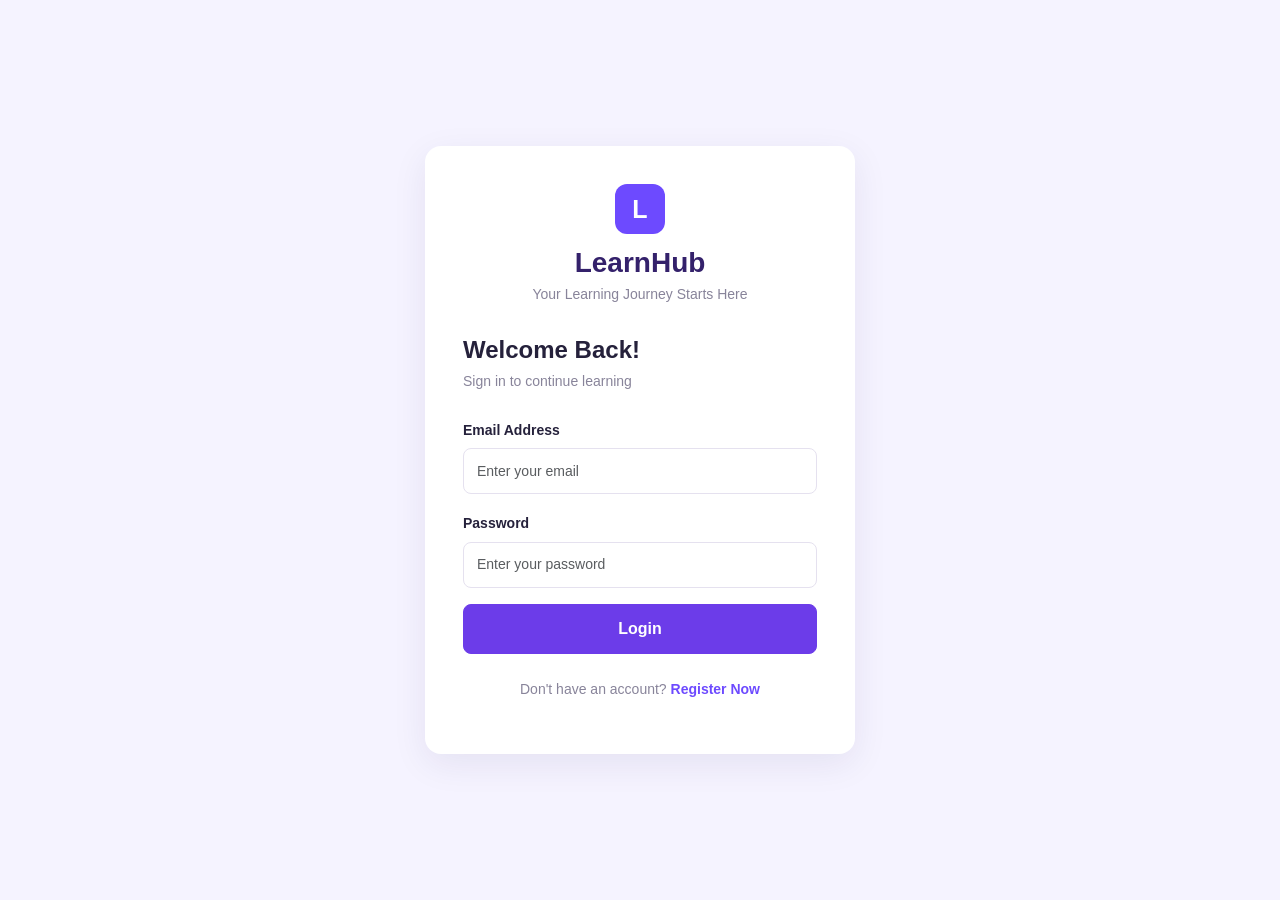
==== LearnHub-Frontend/login.html @ 857550c0 "Initial LearnHub project" ====
<!DOCTYPE html>
<html lang="en">
<head>
    <meta charset="UTF-8">
    <meta name="viewport" content="width=device-width, initial-scale=1.0">
    <title>Login | LearnHub</title>

    <link href="https://cdn.jsdelivr.net/npm/bootstrap@5.3.3/dist/css/bootstrap.min.css" rel="stylesheet">
    <link rel="stylesheet" href="assets/css/style.css">
</head>
<body>

<div class="auth-container">
    <div class="auth-card">

        <div class="brand">
            <div class="brand-icon">L</div>
            <h3>LearnHub</h3>
            <p>Your Learning Journey Starts Here</p>
        </div>

        <h4>Welcome Back!</h4>
        <p class="subtitle">Sign in to continue learning</p>

        <form id="loginForm">

            <div class="mb-3">
                <label class="form-label">Email Address</label>
                <input type="email" class="form-control"
                       id="loginEmail" placeholder="Enter your email"
                       required>
            </div>

            <div class="mb-3">
                <label class="form-label">Password</label>
                <input type="password" class="form-control"
                       id="loginPassword" placeholder="Enter your password"
                       required>
            </div>

            <div id="loginMessage" class="message"></div>

            <button type="submit" class="btn btn-primary w-100">
                Login
            </button>

        </form>

        <p class="auth-footer">
            Don't have an account?
            <a href="register.html">Register Now</a>
        </p>

    </div>
</div>

<script src="assets/js/script.js"></script>
</body>
</html>
---- LearnHub-Frontend/assets/css/style.css ----
/* =====================================
   LEARNHUB - GLOBAL STYLES
===================================== */

:root {
    --primary: #6d4aff;
    --primary-dark: #5635db;
    --primary-light: #f0ebff;

    --background: #f5f3ff;
    --surface: #ffffff;

    --text: #25213b;
    --muted: #88849a;
    --border: #e5e1ef;

    --success: #198754;
    --danger: #dc3545;

    --radius: 12px;
    --shadow: 0 10px 35px rgba(42, 29, 83, 0.08);
}

/* RESET */

* {
    margin: 0;
    padding: 0;
    box-sizing: border-box;
}

html {
    scroll-behavior: smooth;
}

body {
    font-family: 'Segoe UI', Arial, sans-serif;
    background: var(--background);
    color: var(--text);
    min-height: 100vh;
    line-height: 1.6;
}

img {
    max-width: 100%;
    height: auto;
}

a {
    text-decoration: none;
}

/* =====================================
   AUTHENTICATION PAGES
===================================== */

.auth-container {
    min-height: 100vh;
    min-height: 100svh;

    display: flex;
    justify-content: center;
    align-items: center;

    padding: 24px;
}

.auth-card {
    width: 100%;
    max-width: 430px;

    background: var(--surface);

    padding: 38px;

    border-radius: 16px;
    box-shadow: var(--shadow);
}

/* BRAND */

.brand {
    text-align: center;
    margin-bottom: 30px;
}

.brand-icon {
    width: 50px;
    height: 50px;

    background: var(--primary);
    color: white;

    font-size: 25px;
    font-weight: 700;

    border-radius: 12px;

    display: flex;
    justify-content: center;
    align-items: center;

    margin: 0 auto 12px;
}

.brand h3 {
    font-weight: 700;
    color: #34216b;
    margin-bottom: 4px;
}

.brand p {
    color: var(--muted);
    font-size: 14px;
}

/* FORM HEADINGS */

.auth-card h4 {
    font-weight: 700;
    margin-bottom: 5px;
}

.subtitle {
    color: var(--muted);
    font-size: 14px;
    margin-bottom: 25px;
}

/* INPUT FIELDS */

.form-label {
    font-size: 14px;
    font-weight: 600;
    margin-bottom: 7px;
}

.form-control {
    width: 100%;
    min-height: 46px;

    padding: 11px 13px;

    border: 1px solid var(--border);
    border-radius: 8px;

    font-size: 14px;
    transition: 0.2s ease;
}

.form-control:focus {
    border-color: var(--primary);

    box-shadow: 0 0 0 3px
        rgba(109, 74, 255, 0.12);
}

/* BUTTONS */

.btn-primary {
    width: 100%;

    background: var(--primary);
    border: 1px solid var(--primary);

    padding: 12px;

    border-radius: 8px;

    color: white;
    font-weight: 600;

    transition: 0.2s ease;
}

.btn-primary:hover {
    background: var(--primary-dark);
    border-color: var(--primary-dark);
}

.btn-primary:focus-visible,
a:focus-visible,
.form-control:focus-visible {
    outline: 3px solid rgba(109, 74, 255, 0.3);
    outline-offset: 2px;
}

/* MESSAGES */

.message {
    font-size: 14px;
    margin-bottom: 12px;
    overflow-wrap: anywhere;
}

/* FOOTER */

.auth-footer {
    text-align: center;

    margin-top: 24px;

    font-size: 14px;
    color: var(--muted);
}

.auth-footer a {
    color: var(--primary);
    font-weight: 600;
}

.auth-footer a:hover {
    color: var(--primary-dark);
}

/* =====================================
   RESPONSIVE DESIGN
===================================== */

/* TABLETS */

@media (max-width: 768px) {

    .auth-container {
        padding: 20px;
    }

    .auth-card {
        max-width: 450px;
        padding: 32px;
    }
}

/* MOBILE */

@media (max-width: 576px) {

    body {
        font-size: 14px;
    }

    .auth-container {
        padding: 16px;
        align-items: center;
    }

    .auth-card {
        padding: 25px 20px;
        border-radius: 12px;
    }

    .brand {
        margin-bottom: 24px;
    }

    .brand h3 {
        font-size: 23px;
    }

    .auth-card h4 {
        font-size: 21px;
    }

    .subtitle {
        font-size: 13px;
        margin-bottom: 20px;
    }

    .form-control {
        min-height: 45px;
        font-size: 16px;
    }

    .btn-primary {
        min-height: 46px;
    }

    .auth-footer {
        font-size: 13px;
    }
}

/* SMALL MOBILE */

@media (max-width: 360px) {

    .auth-container {
        padding: 10px;
    }

    .auth-card {
        padding: 22px 16px;
    }

    .brand-icon {
        width: 44px;
        height: 44px;
        font-size: 22px;
    }
}

/* REDUCED MOTION */

@media (prefers-reduced-motion: reduce) {

    *,
    *::before,
    *::after {
        scroll-behavior: auto !important;
        transition-duration: 0.01ms !important;
    }
}


/* ================= BUTTON THEME ================= */

.btn-primary {
    background-color: #6c3ce9;
    border-color: #6c3ce9;
    color: #ffffff;
}

.btn-primary:hover,
.btn-primary:focus {
    background-color: #572bc4;
    border-color: #572bc4;
    color: #ffffff;
}

.btn-primary:active {
    background-color: #4821a8 !important;
    border-color: #4821a8 !important;
}

.btn-primary:disabled {
    background-color: #a58ae8;
    border-color: #a58ae8;
}
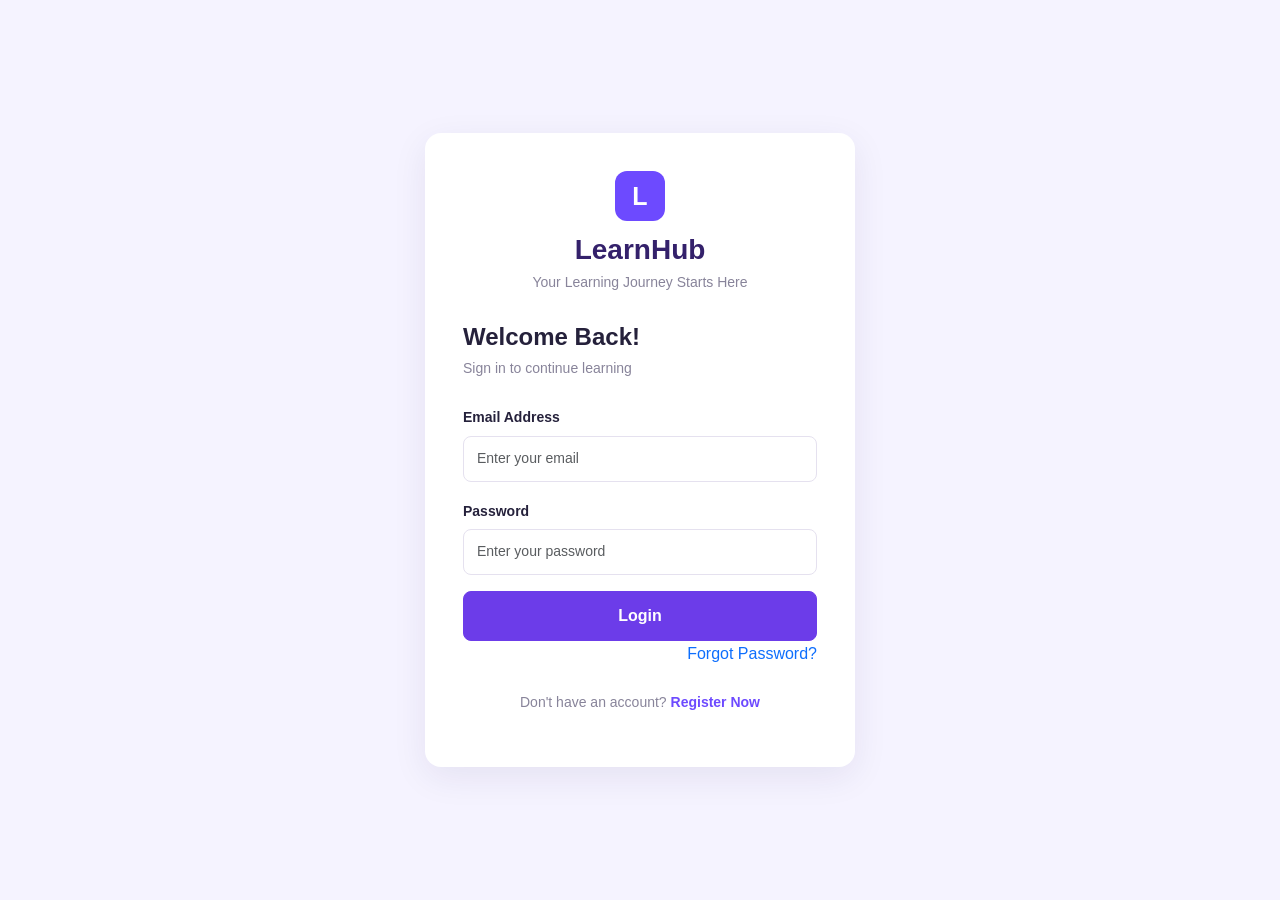
==== commit 73945066: "Add forgot password and admin password change" ====
--- a/LearnHub-Frontend/login.html
+++ b/LearnHub-Frontend/login.html
@@ -1,6 +1,6 @@
-
 <!DOCTYPE html>
 <html lang="en">
+
 <head>
     <meta charset="UTF-8">
     <meta name="viewport" content="width=device-width, initial-scale=1.0">
@@ -9,52 +9,56 @@
     <link href="https://cdn.jsdelivr.net/npm/bootstrap@5.3.3/dist/css/bootstrap.min.css" rel="stylesheet">
     <link rel="stylesheet" href="assets/css/style.css">
 </head>
+
 <body>
 
-<div class="auth-container">
-    <div class="auth-card">
+    <div class="auth-container">
+        <div class="auth-card">
 
-        <div class="brand">
-            <div class="brand-icon">L</div>
-            <h3>LearnHub</h3>
-            <p>Your Learning Journey Starts Here</p>
-        </div>
-
-        <h4>Welcome Back!</h4>
-        <p class="subtitle">Sign in to continue learning</p>
-
-        <form id="loginForm">
-
-            <div class="mb-3">
-                <label class="form-label">Email Address</label>
-                <input type="email" class="form-control"
-                       id="loginEmail" placeholder="Enter your email"
-                       required>
+            <div class="brand">
+                <div class="brand-icon">L</div>
+                <h3>LearnHub</h3>
+                <p>Your Learning Journey Starts Here</p>
             </div>
 
-            <div class="mb-3">
-                <label class="form-label">Password</label>
-                <input type="password" class="form-control"
-                       id="loginPassword" placeholder="Enter your password"
-                       required>
+            <h4>Welcome Back!</h4>
+            <p class="subtitle">Sign in to continue learning</p>
+
+            <form id="loginForm">
+
+                <div class="mb-3">
+                    <label class="form-label">Email Address</label>
+                    <input type="email" class="form-control" id="loginEmail" placeholder="Enter your email" required>
+                </div>
+
+                <div class="mb-3">
+                    <label class="form-label">Password</label>
+                    <input type="password" class="form-control" id="loginPassword" placeholder="Enter your password"
+                        required>
+                </div>
+
+                <div id="loginMessage" class="message"></div>
+
+                <button type="submit" class="btn btn-primary w-100">
+                    Login
+                </button>
+
+            </form>
+            <div class="text-end mb-3">
+                <a href="forgot-password.html" class="text-decoration-none">
+                    Forgot Password?
+                </a>
             </div>
 
-            <div id="loginMessage" class="message"></div>
+            <p class="auth-footer">
+                Don't have an account?
+                <a href="register.html">Register Now</a>
+            </p>
 
-            <button type="submit" class="btn btn-primary w-100">
-                Login
-            </button>
+        </div>
+    </div>
 
-        </form>
+    <script src="assets/js/script.js"></script>
+</body>
 
-        <p class="auth-footer">
-            Don't have an account?
-            <a href="register.html">Register Now</a>
-        </p>
-
-    </div>
-</div>
-
-<script src="assets/js/script.js"></script>
-</body>
 </html>
